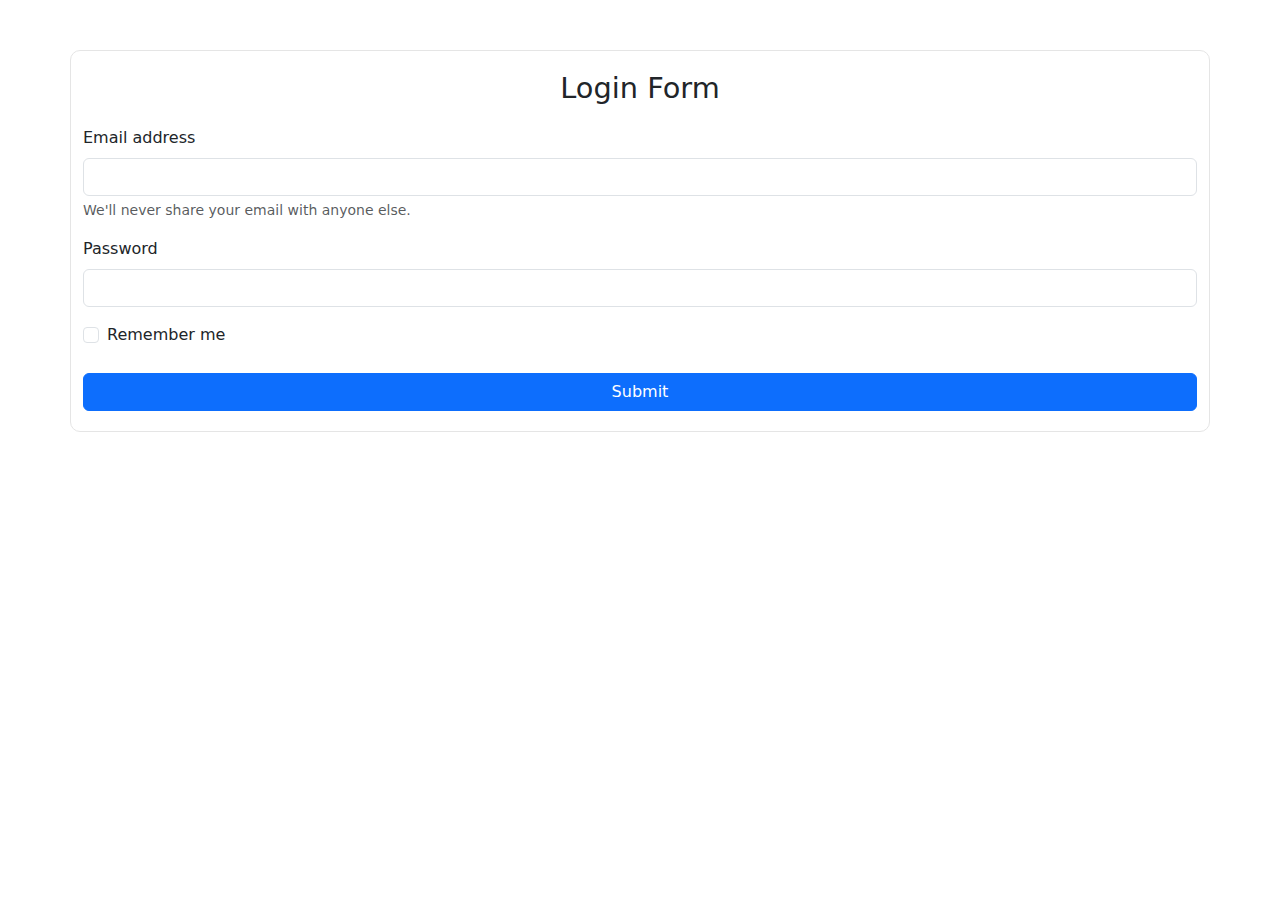
==== index.html @ b78b1400 "Update index.html dan menambahkan styles" ====
<!DOCTYPE html>
<html lang="en">
<head>
    <meta charset="UTF-8">
    <meta name="viewport" content="width=device-width, initial-scale=1.0">
    <title>Login Form | Kasir App</title>
    <link rel="stylesheet" href="assets/css/styles.css">
    <link rel="stylesheet" href="https://cdn.jsdelivr.net/npm/bootstrap@5.3.3/dist/css/bootstrap.min.css">
</head>
<body>
    <div class="container">
        <form>
            <h1>Login Form</h1>
            <div class="mb-3">
                <label for="exampleInputEmail1" class="form-label">Email address</label>
                <input type="email" class="form-control" id="exampleInputEmail1" aria-describedby="emailHelp">
                <div id="emailHelp" class="form-text">We'll never share your email with anyone else.</div>
            </div>
            <div class="mb-3">
                <label for="exampleInputPassword1" class="form-label">Password</label>
                <input type="password" class="form-control" id="exampleInputPassword1">
            </div>
            <div class="mb-3 form-check">
                <input type="checkbox" class="form-check-input" id="exampleCheck1">
                <label class="form-check-label" for="exampleCheck1">Remember me</label>
            </div>
            <button type="submit" class="btn btn-primary w-100">Submit</button>
        </form>
    </div>
    <script src="https://cdn.jsdelivr.net/npm/bootstrap@5.3.3/dist/js/bootstrap.bundle.min.js"></script>
</body>
</html>
---- assets/css/styles.css ----
body {
    margin: 0;
    padding: 0;
    background-color: #E5E5E5;
    font-family: 'Poppins', sans-serif;
}

.container {
    box-sizing: border-box;
    border: #E5E5E5 1px solid;
    border-radius: 10px;
    background-color: #fff;
    width: 400px;
    padding: 20px; /* Added padding for better inner space */
    margin: 50px auto; /* Reduced top margin */
}

.container h1 {
    text-align: center;
    font-size: 1.8em; /* Adjusted font size */
    margin-bottom: 20px; /* Increased bottom margin for spacing */
}

.mb-3 {
    margin-bottom: 15px; /* Reduced margin for form elements */
}

.btn {
    margin-top: 10px; /* Added top margin for the button */
}
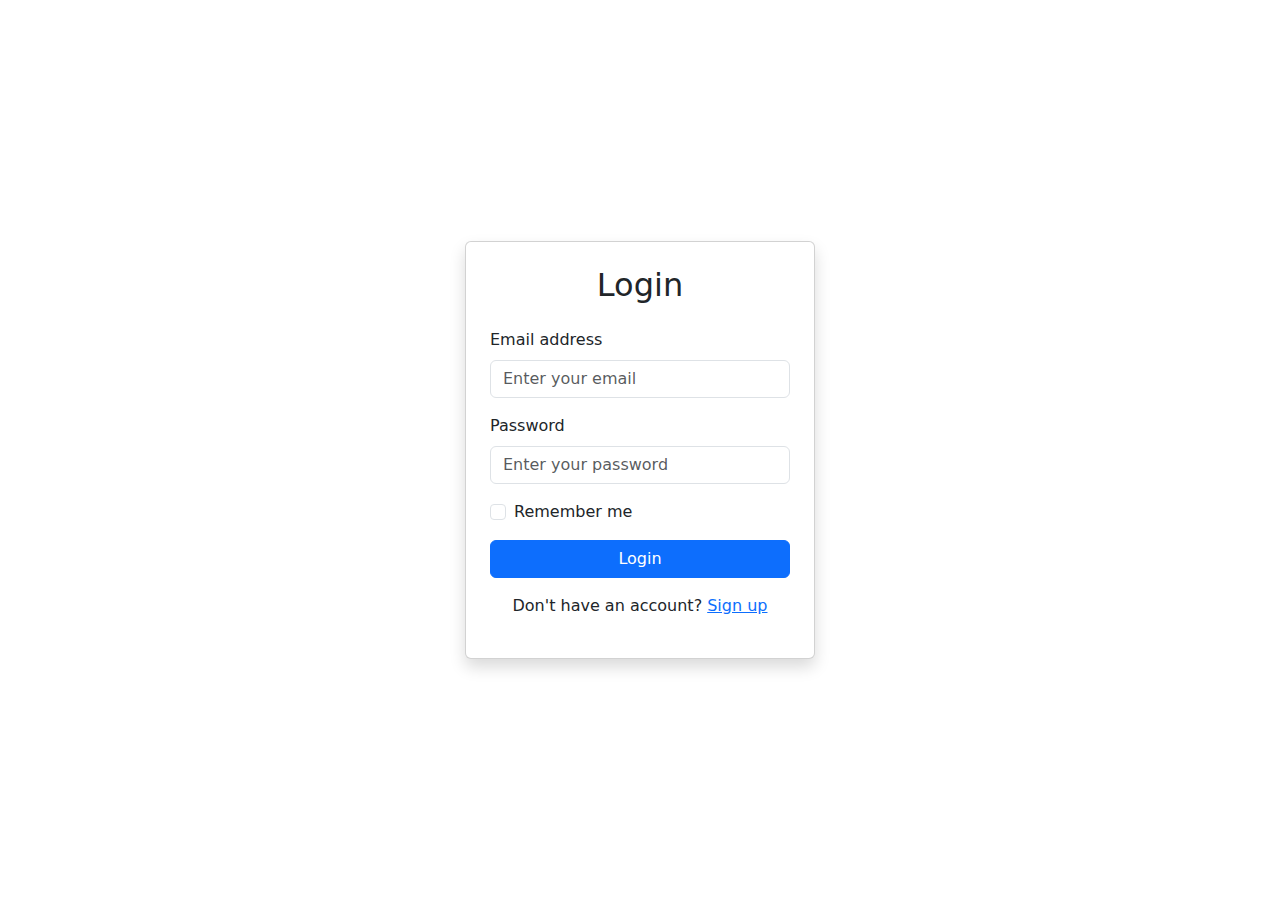
==== commit ef1f9df6: "Memperbarui tampilan Login" ====
--- a/index.html
+++ b/index.html
@@ -3,30 +3,33 @@
 <head>
     <meta charset="UTF-8">
     <meta name="viewport" content="width=device-width, initial-scale=1.0">
-    <title>Login Form | Kasir App</title>
-    <link rel="stylesheet" href="assets/css/styles.css">
+    <title>Login Form | Bootstrap</title>
     <link rel="stylesheet" href="https://cdn.jsdelivr.net/npm/bootstrap@5.3.3/dist/css/bootstrap.min.css">
 </head>
 <body>
-    <div class="container">
-        <form>
-            <h1>Login Form</h1>
-            <div class="mb-3">
-                <label for="exampleInputEmail1" class="form-label">Email address</label>
-                <input type="email" class="form-control" id="exampleInputEmail1" aria-describedby="emailHelp">
-                <div id="emailHelp" class="form-text">We'll never share your email with anyone else.</div>
-            </div>
-            <div class="mb-3">
-                <label for="exampleInputPassword1" class="form-label">Password</label>
-                <input type="password" class="form-control" id="exampleInputPassword1">
-            </div>
-            <div class="mb-3 form-check">
-                <input type="checkbox" class="form-check-input" id="exampleCheck1">
-                <label class="form-check-label" for="exampleCheck1">Remember me</label>
-            </div>
-            <button type="submit" class="btn btn-primary w-100">Submit</button>
-        </form>
+    <div class="container d-flex justify-content-center align-items-center vh-100">
+        <div class="card p-4 shadow" style="width: 100%; max-width: 350px;">
+            <h2 class="text-center mb-4">Login</h2>
+            <form>
+                <div class="mb-3">
+                    <label for="email" class="form-label">Email address</label>
+                    <input type="email" class="form-control" id="email" placeholder="Enter your email" required>
+                </div>
+                <div class="mb-3">
+                    <label for="password" class="form-label">Password</label>
+                    <input type="password" class="form-control" id="password" placeholder="Enter your password" required>
+                </div>
+                <div class="mb-3 form-check">
+                    <input type="checkbox" class="form-check-input" id="rememberMe">
+                    <label class="form-check-label" for="rememberMe">Remember me</label>
+                    
+                </div>
+                <button type="submit" class="btn btn-primary w-100">Login</button>
+            </form>
+            <p class="text-center mt-3">Don't have an account? <a href="register.html">Sign up</a></p>
+        </div>
     </div>
+
     <script src="https://cdn.jsdelivr.net/npm/bootstrap@5.3.3/dist/js/bootstrap.bundle.min.js"></script>
 </body>
 </html>
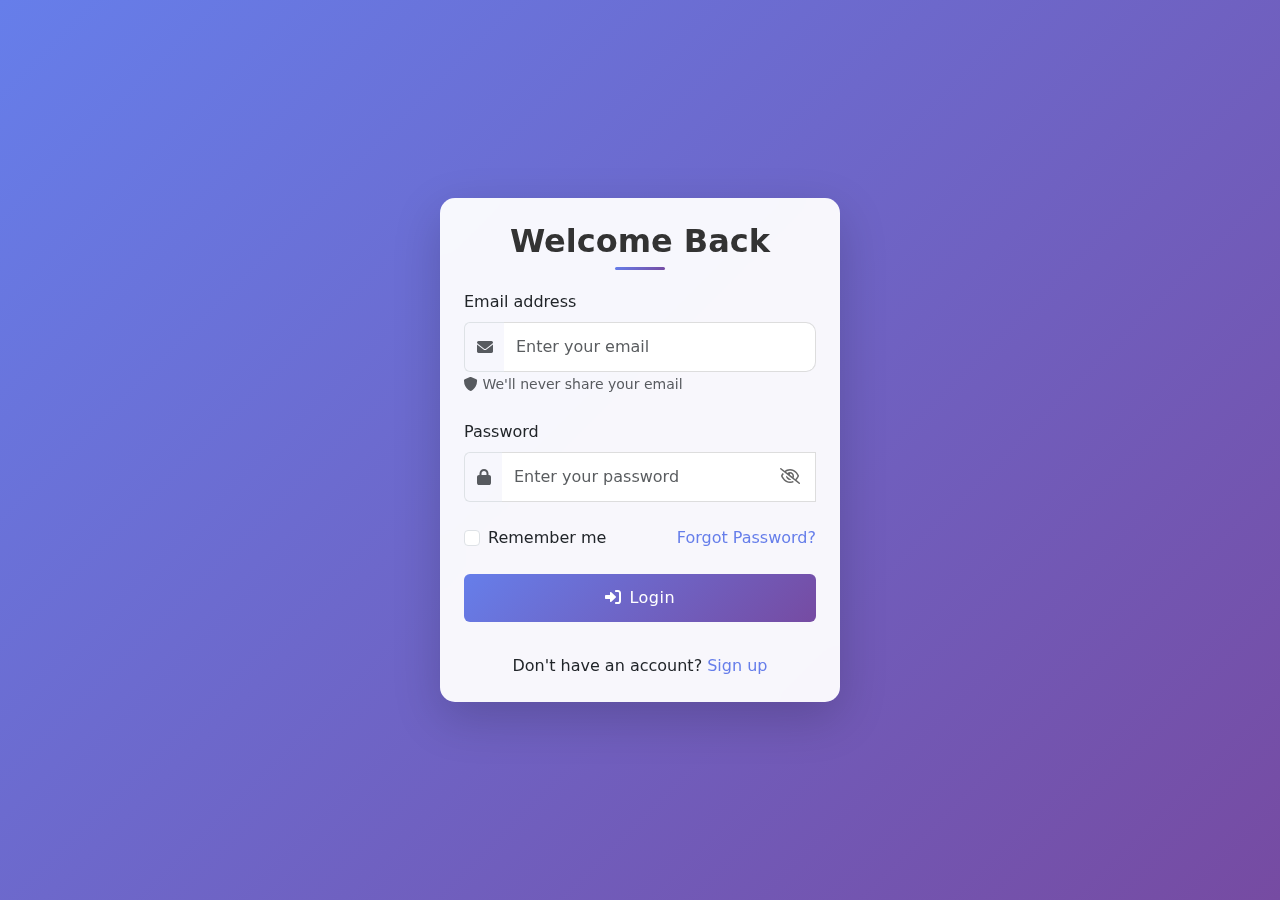
==== commit 56a6aa92: "Menambahkan Register dan modifikasi desain" ====
--- a/index.html
+++ b/index.html
@@ -5,31 +5,82 @@
     <meta name="viewport" content="width=device-width, initial-scale=1.0">
     <title>Login Form | Bootstrap</title>
     <link rel="stylesheet" href="https://cdn.jsdelivr.net/npm/bootstrap@5.3.3/dist/css/bootstrap.min.css">
+    <link rel="stylesheet" href="https://cdnjs.cloudflare.com/ajax/libs/font-awesome/6.0.0/css/all.min.css">
+    <link rel="stylesheet" href="assets/css/styles.css">
 </head>
 <body>
     <div class="container d-flex justify-content-center align-items-center vh-100">
-        <div class="card p-4 shadow" style="width: 100%; max-width: 350px;">
-            <h2 class="text-center mb-4">Login</h2>
+        <div class="card p-4 shadow-lg" style="width: 100%; max-width: 400px;">
+            <h2 class="text-center login-title">Welcome Back</h2>
             <form>
-                <div class="mb-3">
+                <div class="mb-4">
                     <label for="email" class="form-label">Email address</label>
-                    <input type="email" class="form-control" id="email" placeholder="Enter your email" required>
+                    <div class="input-group">
+                        <span class="input-group-text bg-transparent border-end-0">
+                            <i class="fas fa-envelope text-muted"></i>
+                        </span>
+                        <input type="email" class="form-control border-start-0" id="email" placeholder="Enter your email" required>
+                    </div>
+                    <p><small class="form-text text-muted mt-2">
+                        <i class="fas fa-shield-alt"></i> We'll never share your email
+                    </small></p>
                 </div>
-                <div class="mb-3">
+                <div class="mb-4">
                     <label for="password" class="form-label">Password</label>
-                    <input type="password" class="form-control" id="password" placeholder="Enter your password" required>
+                    <div class="password-container">
+                        <div class="input-group">
+                            <span class="input-group-text bg-transparent border-end-0">
+                                <i class="fas fa-lock text-muted"></i>
+                            </span>
+                            <input type="password" class="form-control border-start-0" id="password" placeholder="Enter your password" required>
+                            <span class="toggle-password position-absolute end-0 me-3" style="top: 50%; transform: translateY(-50%); z-index: 10;">
+                                <i class="far fa-eye-slash"></i>
+                            </span>
+                        </div>
+                    </div>
                 </div>
-                <div class="mb-3 form-check">
+                <div class="mb-4 form-check">
                     <input type="checkbox" class="form-check-input" id="rememberMe">
                     <label class="form-check-label" for="rememberMe">Remember me</label>
-                    
+                    <a href="#" class="float-end signup-link">Forgot Password?</a>
                 </div>
-                <button type="submit" class="btn btn-primary w-100">Login</button>
+                <button type="submit" class="btn btn-primary w-100 mb-3">
+                    <i class="fas fa-sign-in-alt me-2"></i>Login
+                </button>
             </form>
-            <p class="text-center mt-3">Don't have an account? <a href="register.html">Sign up</a></p>
+            <p class="text-center mt-3 mb-0">Don't have an account? <a href="register.html" class="signup-link">Sign up</a></p>
         </div>
     </div>
 
     <script src="https://cdn.jsdelivr.net/npm/bootstrap@5.3.3/dist/js/bootstrap.bundle.min.js"></script>
+    <script>
+        const passwordInput = document.getElementById('password');
+        const togglePassword = document.querySelector('.toggle-password');
+
+        // Toggle Password Visibility
+        togglePassword.addEventListener('click', function() {
+            const type = passwordInput.getAttribute('type') === 'password' ? 'text' : 'password';
+            passwordInput.setAttribute('type', type);
+            
+            // Toggle eye icon
+            const icon = this.querySelector('i');
+            icon.classList.toggle('fa-eye');
+            icon.classList.toggle('fa-eye-slash');
+        });
+
+        // Add loading state to button on submit
+        document.querySelector('form').addEventListener('submit', (e) => {
+            e.preventDefault();
+            const btn = document.querySelector('button');
+            btn.innerHTML = '<span class="spinner-border spinner-border-sm me-2"></span>Logging in...';
+            btn.disabled = true;
+            // Simulate login delay
+            setTimeout(() => {
+                btn.innerHTML = '<i class="fas fa-check me-2"></i>Success!';
+                btn.classList.remove('btn-primary');
+                btn.classList.add('btn-success');
+            }, 2000);
+        });
+    </script>
 </body>
 </html>
--- a/assets/css/styles.css
+++ b/assets/css/styles.css
@@ -0,0 +1,91 @@
+body {
+    background: linear-gradient(135deg, #667eea 0%, #764ba2 100%);
+}
+
+.card {
+    border: none;
+    border-radius: 15px;
+    backdrop-filter: blur(10px);
+    background: rgba(255, 255, 255, 0.95);
+    transition: transform 0.3s ease;
+}
+
+.form-control {
+    border-radius: 10px;
+    padding: 12px;
+    border: 1px solid #ddd;
+    transition: all 0.3s ease;
+}
+
+.form-control:focus {
+    box-shadow: 0 0 0 0.25rem rgba(102, 126, 234, 0.25);
+    border-color: #667eea;
+}
+
+.password-container {
+    position: relative;
+}
+
+.toggle-password {
+    position: absolute;
+    right: 10px;
+    top: 50%;
+    transform: translateY(-50%);
+    cursor: pointer;
+    color: #666;
+}
+
+.btn-primary {
+    background: linear-gradient(135deg, #667eea 0%, #764ba2 100%);
+    border: none;
+    padding: 12px;
+    font-weight: 500;
+    letter-spacing: 0.5px;
+    transition: all 0.3s ease;
+}
+
+.btn-primary:hover:not(:disabled) {
+    transform: translateY(-2px);
+    box-shadow: 0 5px 15px rgba(102, 126, 234, 0.4);
+    background: linear-gradient(135deg, #764ba2 0%, #667eea 100%);
+}
+
+.btn-primary:disabled {
+    background: #ccc;
+    cursor: not-allowed;
+}
+
+.form-check-input:checked {
+    background-color: #667eea;
+    border-color: #667eea;
+}
+
+.login-title {
+    color: #333;
+    font-weight: 600;
+    margin-bottom: 30px;
+    position: relative;
+}
+
+.login-title::after {
+    content: '';
+    position: absolute;
+    bottom: -10px;
+    left: 50%;
+    transform: translateX(-50%);
+    width: 50px;
+    height: 3px;
+    background: linear-gradient(135deg, #667eea 0%, #764ba2 100%);
+    border-radius: 3px;
+}
+
+.signup-link {
+    color: #667eea;
+    text-decoration: none;
+    font-weight: 500;
+    transition: color 0.3s ease;
+}
+
+.signup-link:hover {
+    color: #764ba2;
+}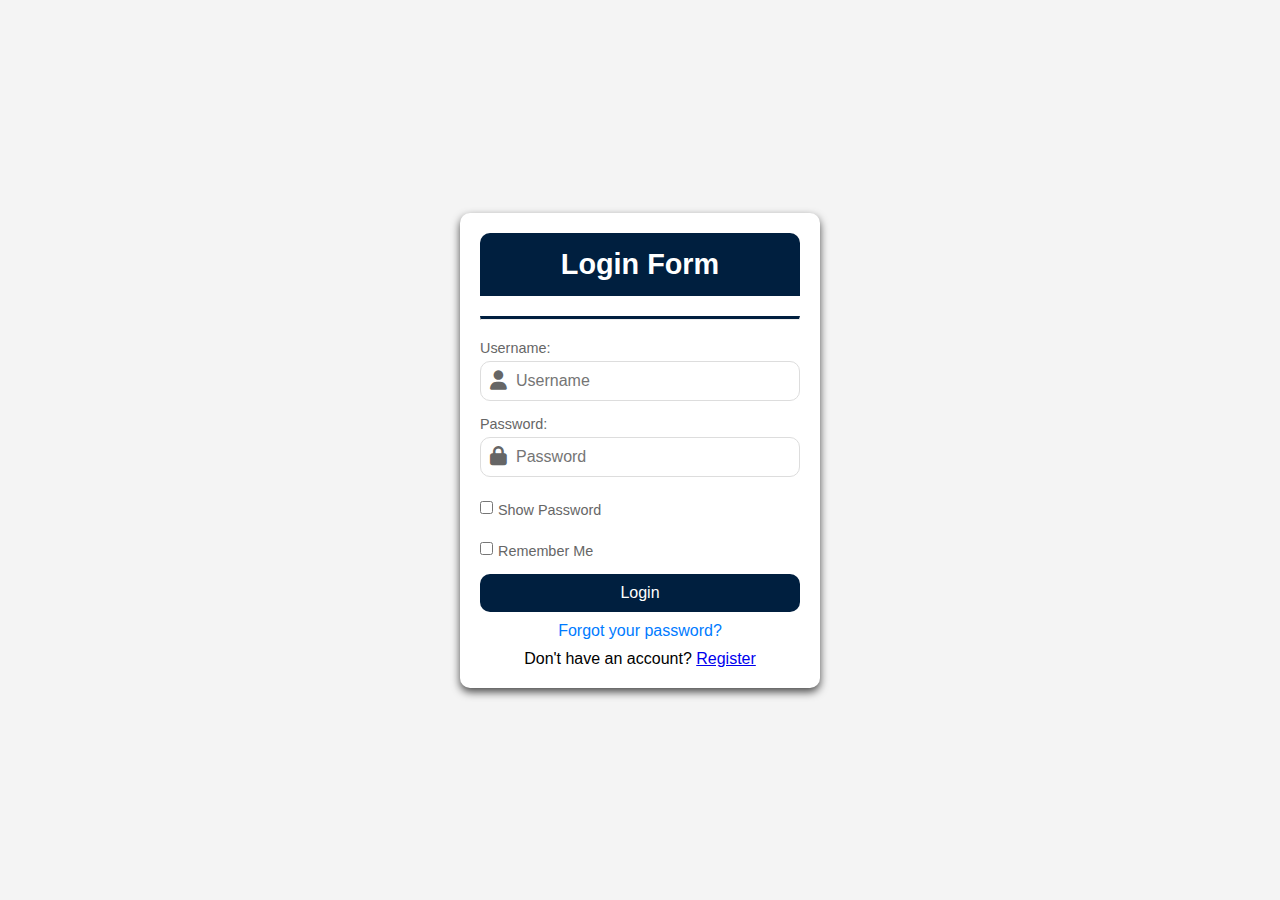
==== commit 6169cec2: "Update Form Login" ====
--- a/index.html
+++ b/index.html
@@ -3,84 +3,57 @@
 <head>
     <meta charset="UTF-8">
     <meta name="viewport" content="width=device-width, initial-scale=1.0">
-    <title>Login Form | Bootstrap</title>
-    <link rel="stylesheet" href="https://cdn.jsdelivr.net/npm/bootstrap@5.3.3/dist/css/bootstrap.min.css">
-    <link rel="stylesheet" href="https://cdnjs.cloudflare.com/ajax/libs/font-awesome/6.0.0/css/all.min.css">
+    <title>Login Form | SistemKasir+ </title>
     <link rel="stylesheet" href="assets/css/styles.css">
+    <link href="https://cdnjs.cloudflare.com/ajax/libs/font-awesome/6.4.0/css/all.min.css" rel="stylesheet">
 </head>
 <body>
-    <div class="container d-flex justify-content-center align-items-center vh-100">
-        <div class="card p-4 shadow-lg" style="width: 100%; max-width: 400px;">
-            <h2 class="text-center login-title">Welcome Back</h2>
-            <form>
-                <div class="mb-4">
-                    <label for="email" class="form-label">Email address</label>
-                    <div class="input-group">
-                        <span class="input-group-text bg-transparent border-end-0">
-                            <i class="fas fa-envelope text-muted"></i>
-                        </span>
-                        <input type="email" class="form-control border-start-0" id="email" placeholder="Enter your email" required>
-                    </div>
-                    <p><small class="form-text text-muted mt-2">
-                        <i class="fas fa-shield-alt"></i> We'll never share your email
-                    </small></p>
+    <div class="container">
+        <div class="card">
+            <header class="card-header">
+                <h1>Login Form</h1>
+            </header>
+            <hr class="divider">
+            <form action="login.php" method="post">
+                <!-- Username Field -->
+                <label for="">Username:</label>
+                <div class="input-group">
+                    <i class="fa-solid fa-user input-icon"></i>
+                    <input type="text" name="username" placeholder="Username">
                 </div>
-                <div class="mb-4">
-                    <label for="password" class="form-label">Password</label>
-                    <div class="password-container">
-                        <div class="input-group">
-                            <span class="input-group-text bg-transparent border-end-0">
-                                <i class="fas fa-lock text-muted"></i>
-                            </span>
-                            <input type="password" class="form-control border-start-0" id="password" placeholder="Enter your password" required>
-                            <span class="toggle-password position-absolute end-0 me-3" style="top: 50%; transform: translateY(-50%); z-index: 10;">
-                                <i class="far fa-eye-slash"></i>
-                            </span>
-                        </div>
-                    </div>
+                
+                <!-- Password Field -->
+                <label for="">Password:</label>
+                <div class="input-group">
+                    <i class="fa-solid fa-lock input-icon"></i>
+                    <input type="password" name="password" placeholder="Password" id="password">
                 </div>
-                <div class="mb-4 form-check">
-                    <input type="checkbox" class="form-check-input" id="rememberMe">
-                    <label class="form-check-label" for="rememberMe">Remember me</label>
-                    <a href="#" class="float-end signup-link">Forgot Password?</a>
+
+                <!-- Show Password Checkbox -->
+                <div class="show-password">
+                    <input type="checkbox" id="showPassword" onclick="togglePassword()">
+                    <label for="showPassword">Show Password</label>
                 </div>
-                <button type="submit" class="btn btn-primary w-100 mb-3">
-                    <i class="fas fa-sign-in-alt me-2"></i>Login
-                </button>
+
+                <!-- Remember Me -->
+                <div class="remember-me">
+                    <input type="checkbox" name="remember" id="remember">
+                    <label for="remember">Remember Me</label>
+                </div>
+
+                <!-- Submit Button -->
+                <button class="btn" type="submit">Login</button>
             </form>
-            <p class="text-center mt-3 mb-0">Don't have an account? <a href="register.html" class="signup-link">Sign up</a></p>
+
+            <!-- Forgot Password Link -->
+            <p class="forgot-password">
+                <a href="forgot-password.php">Forgot your password?</a>
+            </p>
+
+            <p class="register-link">Don't have an account? <a href="register.html">Register</a></p>
         </div>
     </div>
 
-    <script src="https://cdn.jsdelivr.net/npm/bootstrap@5.3.3/dist/js/bootstrap.bundle.min.js"></script>
-    <script>
-        const passwordInput = document.getElementById('password');
-        const togglePassword = document.querySelector('.toggle-password');
-
-        // Toggle Password Visibility
-        togglePassword.addEventListener('click', function() {
-            const type = passwordInput.getAttribute('type') === 'password' ? 'text' : 'password';
-            passwordInput.setAttribute('type', type);
-            
-            // Toggle eye icon
-            const icon = this.querySelector('i');
-            icon.classList.toggle('fa-eye');
-            icon.classList.toggle('fa-eye-slash');
-        });
-
-        // Add loading state to button on submit
-        document.querySelector('form').addEventListener('submit', (e) => {
-            e.preventDefault();
-            const btn = document.querySelector('button');
-            btn.innerHTML = '<span class="spinner-border spinner-border-sm me-2"></span>Logging in...';
-            btn.disabled = true;
-            // Simulate login delay
-            setTimeout(() => {
-                btn.innerHTML = '<i class="fas fa-check me-2"></i>Success!';
-                btn.classList.remove('btn-primary');
-                btn.classList.add('btn-success');
-            }, 2000);
-        });
-    </script>
+    <script src="assets/js/script.js"></script>
 </body>
 </html>
--- a/assets/css/styles.css
+++ b/assets/css/styles.css
@@ -1,91 +1,160 @@
-body {
-    background: linear-gradient(135deg, #667eea 0%, #764ba2 100%);
+/* Reset dan Font */
+* {
+    margin: 0;
+    padding: 0;
+    box-sizing: border-box;
 }
 
-.card {
-    border: none;
-    border-radius: 15px;
-    backdrop-filter: blur(10px);
-    background: rgba(255, 255, 255, 0.95);
-    transition: transform 0.3s ease;
+body {
+    font-family: Arial, sans-serif;
+    background-color: #f4f4f4;
+    display: flex;
+    justify-content: center;
+    align-items: center;
+    height: 100vh;
 }
 
-.form-control {
-    border-radius: 10px;
-    padding: 12px;
-    border: 1px solid #ddd;
-    transition: all 0.3s ease;
+.container {
+    width: 100%;
+    max-width: 400px;
+    padding: 20px;
 }
 
-.form-control:focus {
-    box-shadow: 0 0 0 0.25rem rgba(102, 126, 234, 0.25);
-    border-color: #667eea;
+/* garis pembatas */
+.divider {
+    border-top: 3px solid #001f3f;
+    margin: 20px 0;
+    width: 100%;
+    margin-left: auto;
+    margin-right: auto;
 }
 
-.password-container {
-    position: relative;
+/* Bagian Header */
+.card-header {
+    background-color: #001f3f; /* Abu-abu muda */
+    padding: 15px;
+    border-radius: 10px 10px 0 0; /* Membuat sudut atas melengkung */
+    text-align: center;
 }
 
-.toggle-password {
+.card-header h1 {
+    font-size: 1.8rem;
+    color: #ffffff; /* Warna teks */
+    margin: 0;
+}
+
+/* Bagian Card */
+.card {
+    background: #fff;
+    border-radius: 10px;
+    box-shadow: 0 4px 8px rgba(0, 0, 0, 0.7);
+    padding: 20px;
+    text-align: start;
+}
+
+/* Bagian Label */
+.card label {
+    display: block;
+    text-align: left;
+    font-size: 0.9rem;
+    color: #666;
+    margin: 10px 0 5px;
+}
+
+/* Bagian Input Group */
+.input-group {
+    position: relative;
+    margin-bottom: 15px;
+}
+
+.input-group input {
+    width: 100%;
+    padding: 10px 10px 10px 35px; /* memberikan ruang untuk icon dan input teks*/
+    border: 1px solid #ddd;
+    border-radius: 10px;
+    font-size: 1em;
+}
+
+.input-group input:focus {
+    border-color: #007bff;
+    outline: 1px solid #007bff;
+}
+
+.input-group .input-icon {
     position: absolute;
-    right: 10px;
+    left: 10px;
     top: 50%;
     transform: translateY(-50%);
-    cursor: pointer;
+    font-size: 1.2em;
     color: #666;
 }
 
-.btn-primary {
-    background: linear-gradient(135deg, #667eea 0%, #764ba2 100%);
-    border: none;
-    padding: 12px;
-    font-weight: 500;
-    letter-spacing: 0.5px;
-    transition: all 0.3s ease;
+/* Show Password Checkbox */
+.show-password {
+    display: flex;
+    align-items: center;
+    margin-bottom: 10px;
 }
 
-.btn-primary:hover:not(:disabled) {
-    transform: translateY(-2px);
-    box-shadow: 0 5px 15px rgba(102, 126, 234, 0.4);
-    background: linear-gradient(135deg, #764ba2 0%, #667eea 100%);
+.show-password input {
+    margin-right: 5px;
 }
 
-.btn-primary:disabled {
-    background: #ccc;
-    cursor: not-allowed;
+.show-password label {
+    font-size: 0.9rem;
+    color: #666;
 }
 
-.form-check-input:checked {
-    background-color: #667eea;
-    border-color: #667eea;
+/* Remember Me */
+.remember-me {
+    display: flex;
+    align-items: center;
+    margin-bottom: 10px;
 }
 
-.login-title {
-    color: #333;
-    font-weight: 600;
-    margin-bottom: 30px;
-    position: relative;
+.remember-me input {
+    margin-right: 5px;
 }
 
-.login-title::after {
-    content: '';
-    position: absolute;
-    bottom: -10px;
-    left: 50%;
-    transform: translateX(-50%);
-    width: 50px;
-    height: 3px;
-    background: linear-gradient(135deg, #667eea 0%, #764ba2 100%);
-    border-radius: 3px;
+.remember-me label {
+    font-size: 0.9rem;
+    color: #666;
 }
 
-.signup-link {
-    color: #667eea;
-    text-decoration: none;
-    font-weight: 500;
-    transition: color 0.3s ease;
+/* Bagian Button */
+.card .btn {
+    width: 100%;
+    padding: 10px;
+    background-color: #001f3f;
+    color: #ffffff;
+    font-size: 1em;
+    border: none;
+    border-radius: 10px;
+    cursor: pointer;
+    transition: background-color 0.3s ease;
 }
 
-.signup-link:hover {
-    color: #764ba2;
-}+.card .btn:hover {
+    background-color: #007bff;
+}
+
+/* Untuk css lupa password */
+.forgot-password {
+    text-align: center;
+    margin-top: 10px;
+}
+
+.forgot-password a {
+    color: #007bff;
+    text-decoration: none;
+}
+
+.forgot-password a:hover {
+    text-decoration: underline;
+}
+
+/* Register Link */
+.register-link {
+    text-align: center;
+    margin-top: 10px;
+}
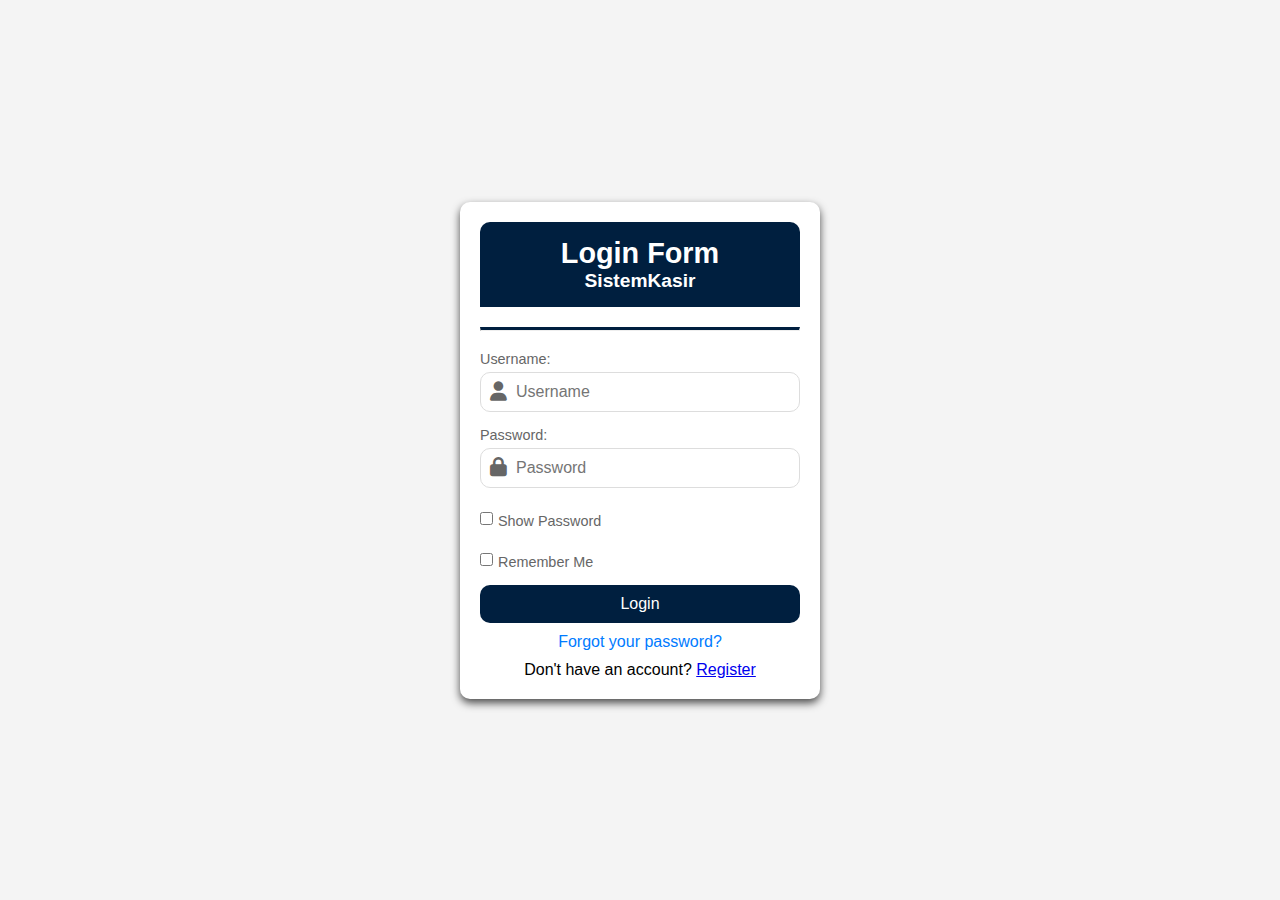
==== commit ab9293cc: "Update Form Login & register" ====
--- a/index.html
+++ b/index.html
@@ -3,7 +3,7 @@
 <head>
     <meta charset="UTF-8">
     <meta name="viewport" content="width=device-width, initial-scale=1.0">
-    <title>Login Form | SistemKasir+ </title>
+    <title>Login Form | SistemKasir</title>
     <link rel="stylesheet" href="assets/css/styles.css">
     <link href="https://cdnjs.cloudflare.com/ajax/libs/font-awesome/6.4.0/css/all.min.css" rel="stylesheet">
 </head>
@@ -12,6 +12,7 @@
         <div class="card">
             <header class="card-header">
                 <h1>Login Form</h1>
+                <h2>SistemKasir</h2>
             </header>
             <hr class="divider">
             <form action="login.php" method="post">
--- a/assets/css/styles.css
+++ b/assets/css/styles.css
@@ -13,6 +13,10 @@
     align-items: center;
     height: 100vh;
 }
+/* h2 {
+    text-align: center;
+    color: #ffffff;
+} */
 
 .container {
     width: 100%;
@@ -39,6 +43,12 @@
 
 .card-header h1 {
     font-size: 1.8rem;
+    color: #ffffff; /* Warna teks */
+    margin: 0;
+}
+
+.card-header h2 {
+    font-size: 1.2rem;
     color: #ffffff; /* Warna teks */
     margin: 0;
 }
